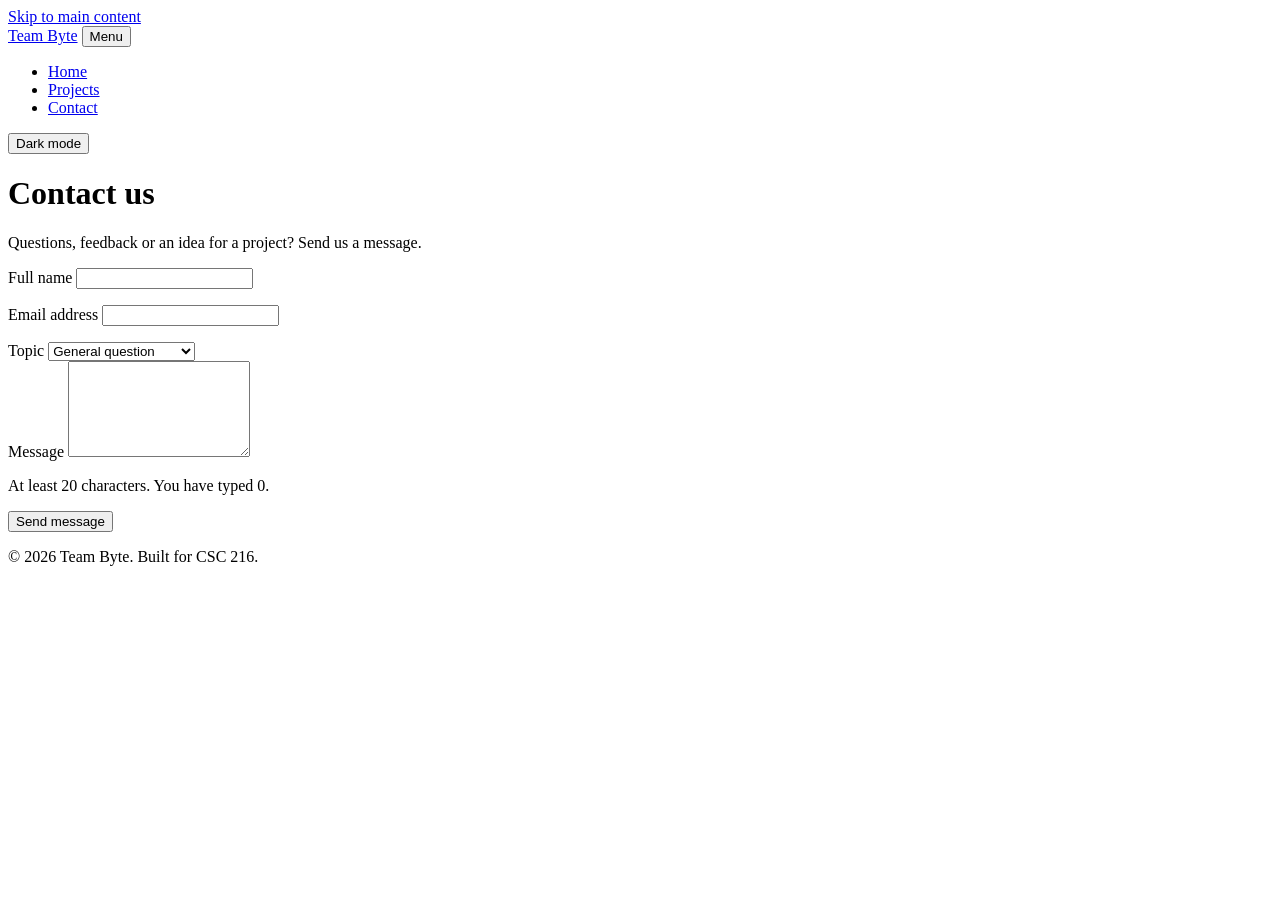
==== contact.html @ eee4d2ca "Add projects and contact pages Co-authored-by: Humphrey-gavin <gavinkomuga@gmail.com>" ====
<!DOCTYPE html>
<html lang="en">
<head>
  <meta charset="UTF-8">
  <meta name="viewport" content="width=device-width, initial-scale=1.0">
  <meta name="description" content="Send a message to Team Byte.">
  <title>Contact | Team Byte</title>
  <link rel="stylesheet" href="css/styles.css">
  <script src="js/script.js" defer></script>
</head>
<body>
  <a class="skip-link" href="#main">Skip to main content</a>
  <header class="site-header">
    <div class="container header-inner">
      <a class="logo" href="index.html">Team Byte</a>
      <button class="nav-toggle" type="button" aria-expanded="false" aria-controls="site-nav">Menu</button>
      <nav id="site-nav" class="site-nav" aria-label="Main">
        <ul>
          <li><a href="index.html">Home</a></li>
          <li><a href="projects.html">Projects</a></li>
          <li><a href="contact.html" aria-current="page">Contact</a></li>
        </ul>
      </nav>
      <button class="theme-toggle" type="button" aria-pressed="false">Dark mode</button>
    </div>
  </header>
  <main id="main" class="container">
    <header class="page-header">
      <h1>Contact us</h1>
      <p class="lead">Questions, feedback or an idea for a project? Send us a message.</p>
    </header>
    <form id="contact-form" class="contact-form" novalidate>
      <div class="field">
        <label for="name">Full name</label>
        <input type="text" id="name" name="name" autocomplete="name" required aria-describedby="name-error">
        <p class="error" id="name-error"></p>
      </div>
      <div class="field">
        <label for="email">Email address</label>
        <input type="email" id="email" name="email" autocomplete="email" required aria-describedby="email-error">
        <p class="error" id="email-error"></p>
      </div>
      <div class="field">
        <label for="topic">Topic</label>
        <select id="topic" name="topic">
          <option value="general">General question</option>
          <option value="collaboration">Collaboration</option>
          <option value="feedback">Feedback on our site</option>
        </select>
      </div>
      <div class="field">
        <label for="message">Message</label>
        <textarea id="message" name="message" rows="6" required minlength="20" aria-describedby="message-hint message-error"></textarea>
        <p class="hint" id="message-hint">At least 20 characters. You have typed <span id="char-count">0</span>.</p>
        <p class="error" id="message-error"></p>
      </div>
      <button class="button" type="submit">Send message</button>
      <p id="form-status" class="form-status" role="status"></p>
    </form>
  </main>
  <footer class="site-footer">
    <div class="container">
      <p>© <span id="year">2026</span> Team Byte. Built for CSC 216.</p>
    </div>
  </footer>
</body>
</html>
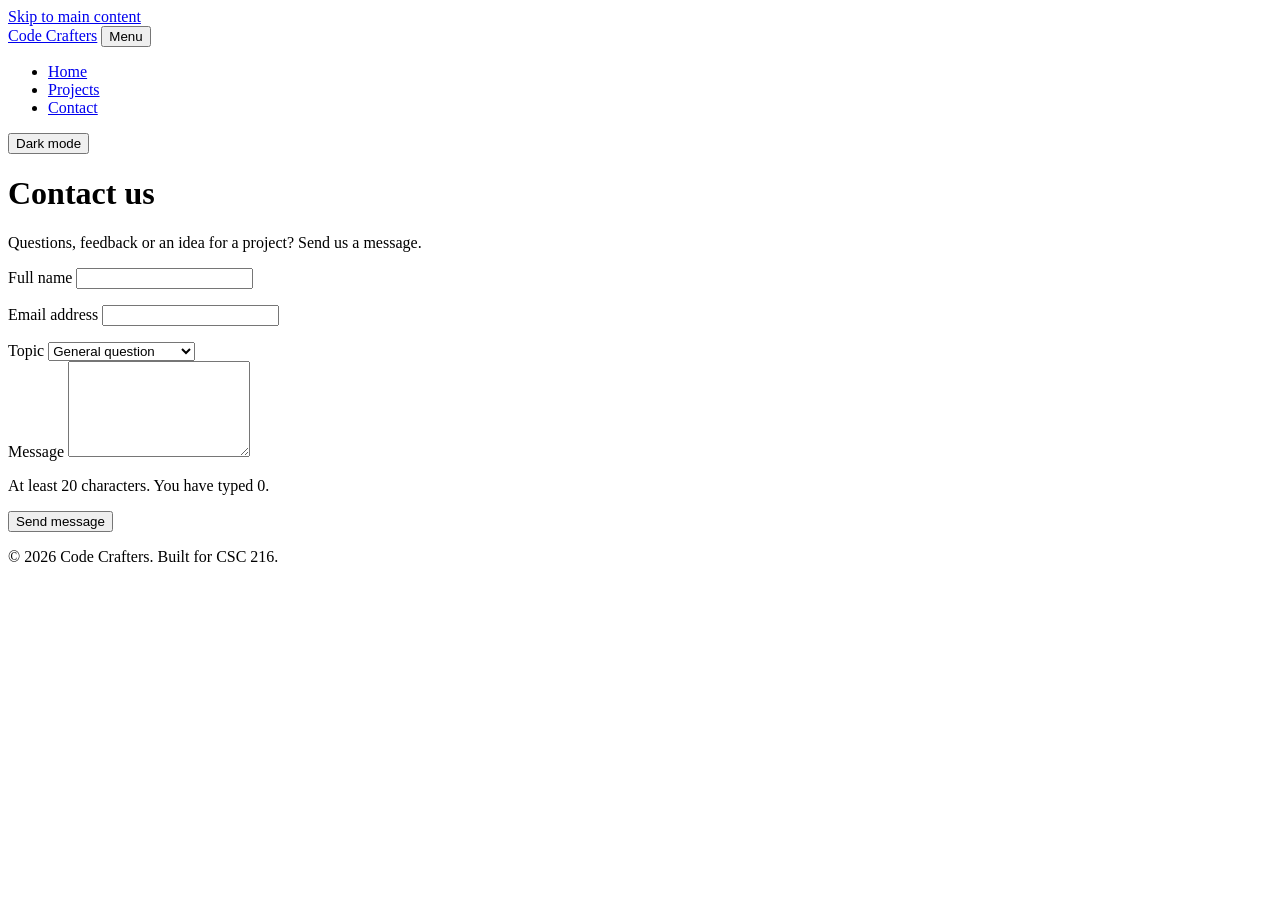
==== commit 3a1bacde: "Update projects array with custom items Co-authored-by: Humphrey-gavin <gavinkomuga@gmail.com>" ====
--- a/contact.html
+++ b/contact.html
@@ -3,8 +3,8 @@
 <head>
   <meta charset="UTF-8">
   <meta name="viewport" content="width=device-width, initial-scale=1.0">
-  <meta name="description" content="Send a message to Team Byte.">
-  <title>Contact | Team Byte</title>
+  <meta name="description" content="Send a message to Code Crafters.">
+  <title>Contact | Code Crafters</title>
   <link rel="stylesheet" href="css/styles.css">
   <script src="js/script.js" defer></script>
 </head>
@@ -12,7 +12,7 @@
   <a class="skip-link" href="#main">Skip to main content</a>
   <header class="site-header">
     <div class="container header-inner">
-      <a class="logo" href="index.html">Team Byte</a>
+      <a class="logo" href="index.html">Code Crafters</a>
       <button class="nav-toggle" type="button" aria-expanded="false" aria-controls="site-nav">Menu</button>
       <nav id="site-nav" class="site-nav" aria-label="Main">
         <ul>
@@ -60,7 +60,7 @@
   </main>
   <footer class="site-footer">
     <div class="container">
-      <p>© <span id="year">2026</span> Team Byte. Built for CSC 216.</p>
+      <p>© <span id="year">2026</span> Code Crafters. Built for CSC 216.</p>
     </div>
   </footer>
 </body>
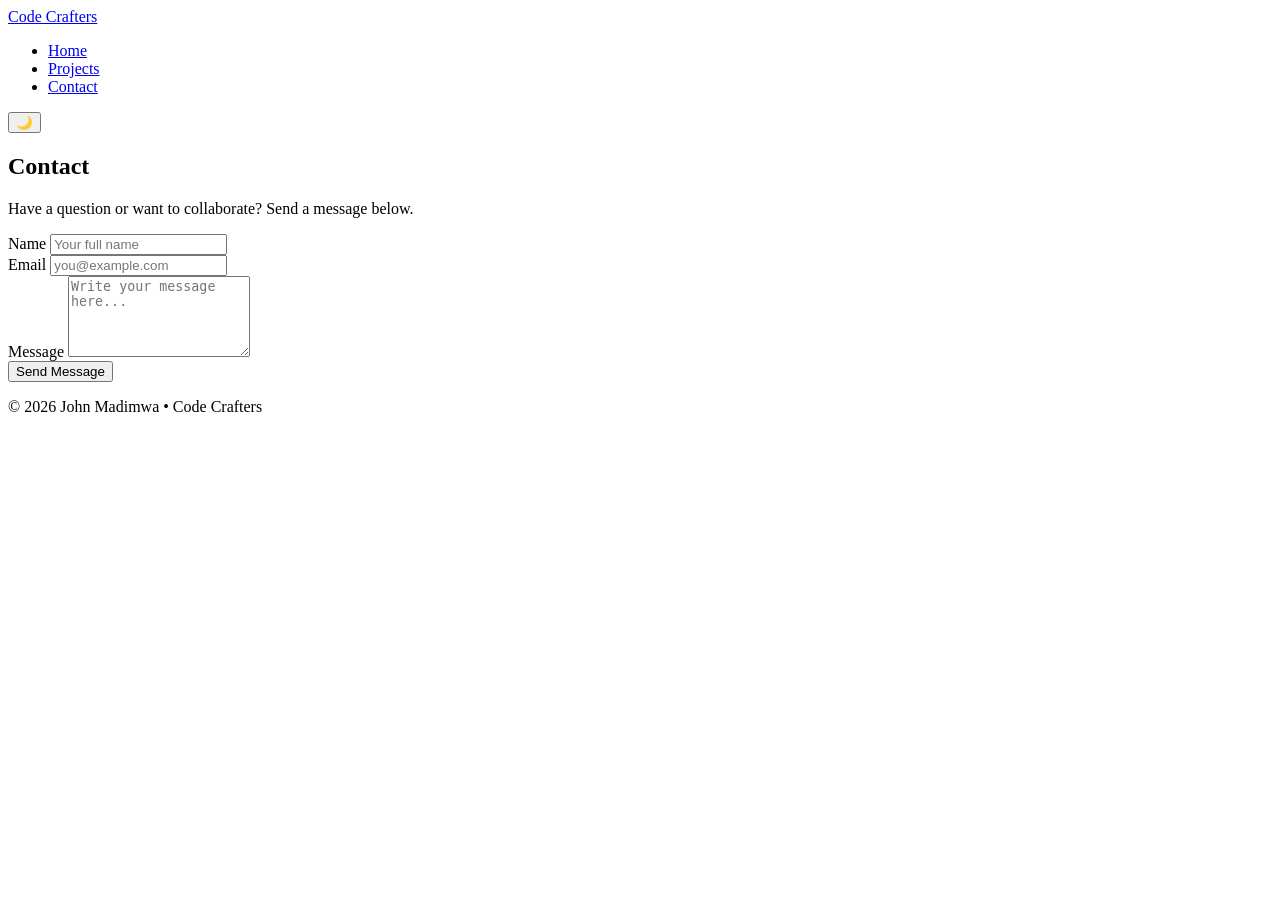
==== commit dc1d65cd: "Transition to solo web project" ====
--- a/contact.html
+++ b/contact.html
@@ -3,65 +3,57 @@
 <head>
   <meta charset="UTF-8">
   <meta name="viewport" content="width=device-width, initial-scale=1.0">
-  <meta name="description" content="Send a message to Code Crafters.">
-  <title>Contact | Code Crafters</title>
+  <title>Code Crafters | Contact</title>
   <link rel="stylesheet" href="css/styles.css">
-  <script src="js/script.js" defer></script>
 </head>
 <body>
-  <a class="skip-link" href="#main">Skip to main content</a>
   <header class="site-header">
     <div class="container header-inner">
-      <a class="logo" href="index.html">Code Crafters</a>
-      <button class="nav-toggle" type="button" aria-expanded="false" aria-controls="site-nav">Menu</button>
-      <nav id="site-nav" class="site-nav" aria-label="Main">
-        <ul>
+      <a href="index.html" class="brand">Code Crafters</a>
+      <nav aria-label="Primary Navigation">
+        <ul class="nav-list">
           <li><a href="index.html">Home</a></li>
           <li><a href="projects.html">Projects</a></li>
           <li><a href="contact.html" aria-current="page">Contact</a></li>
         </ul>
       </nav>
-      <button class="theme-toggle" type="button" aria-pressed="false">Dark mode</button>
+      <button id="theme-toggle" class="btn-theme" aria-label="Toggle dark mode">🌙</button>
     </div>
   </header>
-  <main id="main" class="container">
-    <header class="page-header">
-      <h1>Contact us</h1>
-      <p class="lead">Questions, feedback or an idea for a project? Send us a message.</p>
-    </header>
-    <form id="contact-form" class="contact-form" novalidate>
-      <div class="field">
-        <label for="name">Full name</label>
-        <input type="text" id="name" name="name" autocomplete="name" required aria-describedby="name-error">
-        <p class="error" id="name-error"></p>
-      </div>
-      <div class="field">
-        <label for="email">Email address</label>
-        <input type="email" id="email" name="email" autocomplete="email" required aria-describedby="email-error">
-        <p class="error" id="email-error"></p>
-      </div>
-      <div class="field">
-        <label for="topic">Topic</label>
-        <select id="topic" name="topic">
-          <option value="general">General question</option>
-          <option value="collaboration">Collaboration</option>
-          <option value="feedback">Feedback on our site</option>
-        </select>
-      </div>
-      <div class="field">
-        <label for="message">Message</label>
-        <textarea id="message" name="message" rows="6" required minlength="20" aria-describedby="message-hint message-error"></textarea>
-        <p class="hint" id="message-hint">At least 20 characters. You have typed <span id="char-count">0</span>.</p>
-        <p class="error" id="message-error"></p>
-      </div>
-      <button class="button" type="submit">Send message</button>
-      <p id="form-status" class="form-status" role="status"></p>
-    </form>
+
+  <main id="main">
+    <section class="container section">
+      <h1>Contact</h1>
+      <p class="lead">Have a question or want to collaborate? Send a message below.</p>
+
+      <form id="contact-form" class="contact-form" novalidate>
+        <div class="form-group">
+          <label for="name">Name</label>
+          <input type="text" id="name" name="name" required placeholder="Your full name">
+        </div>
+
+        <div class="form-group">
+          <label for="email">Email</label>
+          <input type="email" id="email" name="email" required placeholder="you@example.com">
+        </div>
+
+        <div class="form-group">
+          <label for="message">Message</label>
+          <textarea id="message" name="message" rows="5" required placeholder="Write your message here..."></textarea>
+        </div>
+
+        <button type="submit" class="btn btn-primary">Send Message</button>
+        <p id="form-status" class="form-status" role="status" aria-live="polite"></p>
+      </form>
+    </section>
   </main>
+
   <footer class="site-footer">
     <div class="container">
-      <p>© <span id="year">2026</span> Code Crafters. Built for CSC 216.</p>
+      <p>&copy; 2026 John Madimwa &bull; Code Crafters</p>
     </div>
   </footer>
+
+  <script src="js/script.js"></script>
 </body>
 </html>
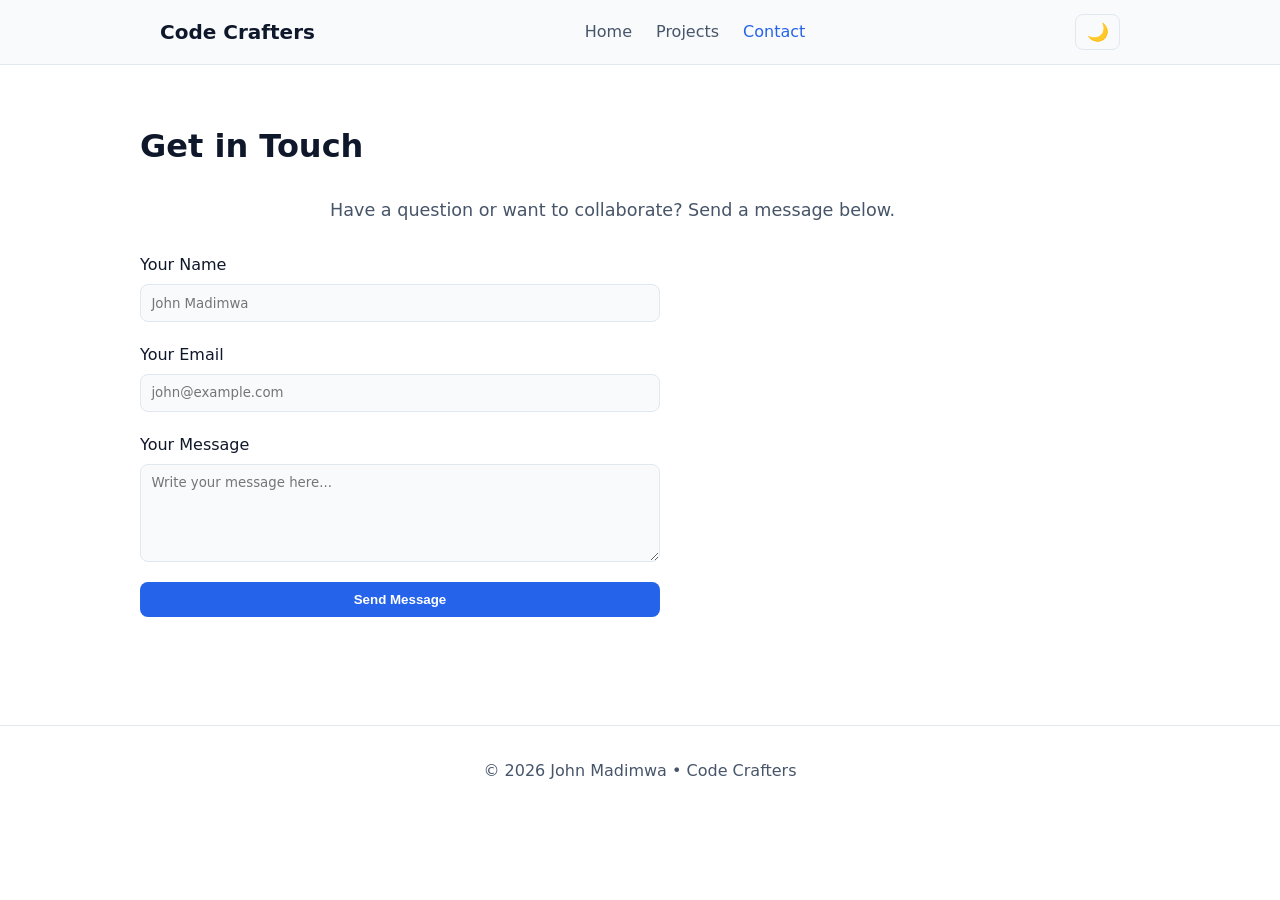
==== commit 394727d4: "Add projects content and ensure dark mode toggle on all pages" ====
--- a/contact.html
+++ b/contact.html
@@ -3,54 +3,49 @@
 <head>
   <meta charset="UTF-8">
   <meta name="viewport" content="width=device-width, initial-scale=1.0">
-  <title>Code Crafters | Contact</title>
+  <title>Contact - Code Crafters</title>
   <link rel="stylesheet" href="css/styles.css">
 </head>
 <body>
   <header class="site-header">
     <div class="container header-inner">
       <a href="index.html" class="brand">Code Crafters</a>
-      <nav aria-label="Primary Navigation">
+      <nav>
         <ul class="nav-list">
           <li><a href="index.html">Home</a></li>
           <li><a href="projects.html">Projects</a></li>
           <li><a href="contact.html" aria-current="page">Contact</a></li>
         </ul>
       </nav>
-      <button id="theme-toggle" class="btn-theme" aria-label="Toggle dark mode">🌙</button>
+      <button class="btn-theme" id="themeToggle" aria-label="Toggle dark mode">🌙</button>
     </div>
   </header>
 
-  <main id="main">
-    <section class="container section">
-      <h1>Contact</h1>
-      <p class="lead">Have a question or want to collaborate? Send a message below.</p>
+  <main class="container section">
+    <h1>Get in Touch</h1>
+    <p class="lead">Have a question or want to collaborate? Send a message below.</p>
 
-      <form id="contact-form" class="contact-form" novalidate>
-        <div class="form-group">
-          <label for="name">Name</label>
-          <input type="text" id="name" name="name" required placeholder="Your full name">
-        </div>
-
-        <div class="form-group">
-          <label for="email">Email</label>
-          <input type="email" id="email" name="email" required placeholder="you@example.com">
-        </div>
-
-        <div class="form-group">
-          <label for="message">Message</label>
-          <textarea id="message" name="message" rows="5" required placeholder="Write your message here..."></textarea>
-        </div>
-
-        <button type="submit" class="btn btn-primary">Send Message</button>
-        <p id="form-status" class="form-status" role="status" aria-live="polite"></p>
-      </form>
-    </section>
+    <form id="contactForm" class="contact-form">
+      <div class="form-group">
+        <label for="name">Your Name</label>
+        <input type="text" id="name" required placeholder="John Madimwa">
+      </div>
+      <div class="form-group">
+        <label for="email">Your Email</label>
+        <input type="email" id="email" required placeholder="john@example.com">
+      </div>
+      <div class="form-group">
+        <label for="message">Your Message</label>
+        <textarea id="message" rows="5" required placeholder="Write your message here..."></textarea>
+      </div>
+      <button type="submit" class="btn btn-primary">Send Message</button>
+      <p id="formStatus" class="form-status"></p>
+    </form>
   </main>
 
   <footer class="site-footer">
     <div class="container">
-      <p>&copy; 2026 John Madimwa &bull; Code Crafters</p>
+      <p>&copy; 2026 John Madimwa • Code Crafters</p>
     </div>
   </footer>
 
--- a/css/styles.css
+++ b/css/styles.css
@@ -0,0 +1,241 @@
+:root {
+  --bg: #ffffff;
+  --surface: #f8fafc;
+  --text: #0f172a;
+  --muted: #475569;
+  --primary: #2563eb;
+  --primary-hover: #1d4ed8;
+  --border: #e2e8f0;
+}
+
+body.dark-mode,
+body.dark,
+html[data-theme="dark"] body,
+[data-theme="dark"] {
+  --bg: #0f172a;
+  --surface: #1e293b;
+  --text: #f8fafc;
+  --muted: #94a3b8;
+  --primary: #3b82f6;
+  --primary-hover: #60a5fa;
+  --border: #334155;
+}
+
+* {
+  box-sizing: border-box;
+  margin: 0;
+  padding: 0;
+}
+
+body {
+  font-family: system-ui, -apple-system, sans-serif;
+  background-color: var(--bg);
+  color: var(--text);
+  line-height: 1.6;
+  transition: background-color 0.25s ease, color 0.25s ease;
+}
+
+.container {
+  max-width: 1000px;
+  margin: 0 auto;
+  padding: 0 1.25rem;
+}
+
+.site-header {
+  background-color: var(--surface);
+  border-bottom: 1px solid var(--border);
+  position: sticky;
+  top: 0;
+  z-index: 10;
+}
+
+.header-inner {
+  display: flex;
+  align-items: center;
+  justify-content: space-between;
+  height: 64px;
+}
+
+.brand {
+  font-size: 1.25rem;
+  font-weight: 700;
+  color: var(--text);
+  text-decoration: none;
+}
+
+.nav-list {
+  display: flex;
+  list-style: none;
+  gap: 1.5rem;
+}
+
+.nav-list a {
+  color: var(--muted);
+  text-decoration: none;
+  font-weight: 500;
+}
+
+.nav-list a:hover,
+.nav-list a[aria-current="page"] {
+  color: var(--primary);
+}
+
+.btn-theme {
+  background: transparent;
+  border: 1px solid var(--border);
+  border-radius: 8px;
+  padding: 0.4rem 0.65rem;
+  cursor: pointer;
+  font-size: 1.1rem;
+}
+
+.hero {
+  padding: 4.5rem 0;
+  background-color: var(--surface);
+  border-bottom: 1px solid var(--border);
+  text-align: center;
+}
+
+.hero h1 {
+  font-size: 2.25rem;
+  margin-bottom: 1rem;
+}
+
+.lead {
+  color: var(--muted);
+  max-width: 620px;
+  margin: 0 auto 1.75rem;
+  font-size: 1.1rem;
+}
+
+.hero-actions {
+  display: flex;
+  gap: 1rem;
+  justify-content: center;
+}
+
+.btn {
+  display: inline-block;
+  padding: 0.65rem 1.25rem;
+  border-radius: 8px;
+  text-decoration: none;
+  font-weight: 600;
+  cursor: pointer;
+  border: none;
+}
+
+.btn-primary {
+  background-color: var(--primary);
+  color: #ffffff;
+}
+
+.btn-primary:hover {
+  background-color: var(--primary-hover);
+}
+
+.btn-secondary {
+  background-color: transparent;
+  color: var(--text);
+  border: 1px solid var(--border);
+}
+
+.section {
+  padding: 3.5rem 0;
+}
+
+.section h2,
+.section h1 {
+  margin-bottom: 1.5rem;
+}
+
+.team-grid,
+.projects-grid {
+  display: grid;
+  grid-template-columns: repeat(auto-fit, minmax(260px, 1fr));
+  gap: 1.5rem;
+}
+
+.card {
+  background-color: var(--surface);
+  border: 1px solid var(--border);
+  border-radius: 12px;
+  padding: 1.5rem;
+  text-align: center;
+}
+
+.avatar {
+  width: 110px;
+  height: 110px;
+  border-radius: 50%;
+  object-fit: cover;
+  margin: 0 auto 1rem;
+  display: block;
+  border: 3px solid var(--primary);
+}
+
+.role {
+  color: var(--primary);
+  font-size: 0.9rem;
+  font-weight: 600;
+  margin: 0.25rem 0 0.75rem;
+}
+
+.skill-list {
+  padding-left: 1.25rem;
+  display: grid;
+  gap: 0.5rem;
+}
+
+.filter-bar {
+  display: flex;
+  gap: 0.75rem;
+  margin-bottom: 1.75rem;
+}
+
+.filter-btn {
+  padding: 0.45rem 1rem;
+  border-radius: 6px;
+  border: 1px solid var(--border);
+  background-color: var(--surface);
+  color: var(--text);
+  cursor: pointer;
+}
+
+.filter-btn.active {
+  background-color: var(--primary);
+  color: #ffffff;
+  border-color: var(--primary);
+}
+
+.contact-form {
+  max-width: 520px;
+  display: grid;
+  gap: 1.25rem;
+}
+
+.form-group {
+  display: grid;
+  gap: 0.4rem;
+}
+
+.form-group input,
+.form-group textarea {
+  padding: 0.65rem;
+  border-radius: 8px;
+  border: 1px solid var(--border);
+  background-color: var(--surface);
+  color: var(--text);
+  font-family: inherit;
+}
+
+.form-status {
+  font-weight: 500;
+}
+
+.site-footer {
+  border-top: 1px solid var(--border);
+  padding: 2rem 0;
+  text-align: center;
+  color: var(--muted);
+  margin-top: 2rem;
+}
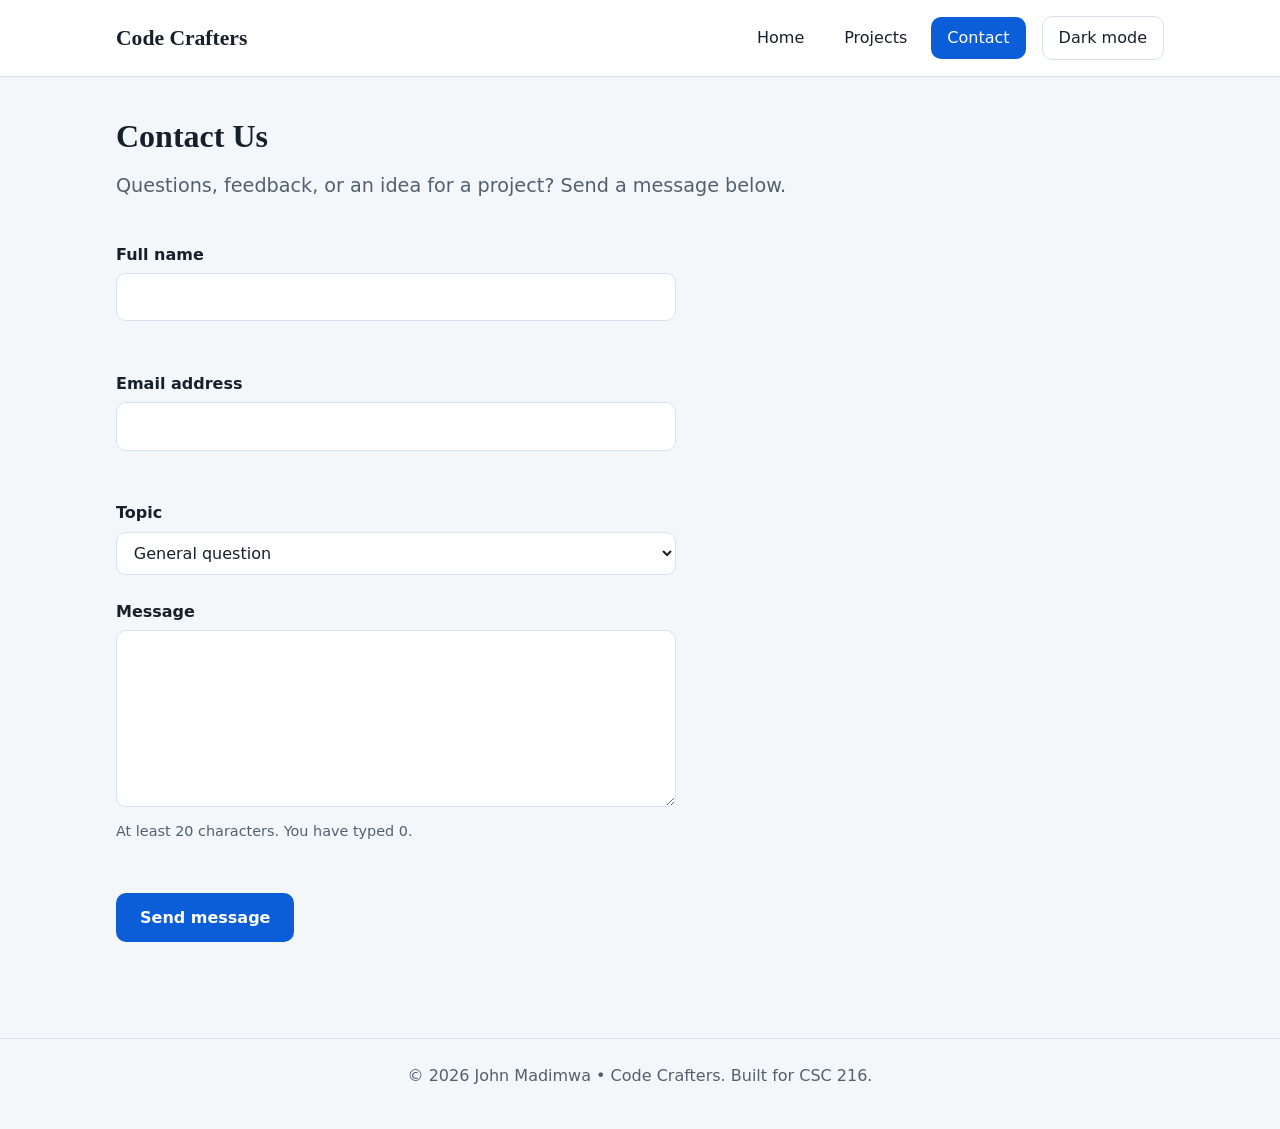
==== commit 449feab4: "Complete Lab 2 personalization, extensions, and README" ====
--- a/contact.html
+++ b/contact.html
@@ -3,52 +3,76 @@
 <head>
   <meta charset="UTF-8">
   <meta name="viewport" content="width=device-width, initial-scale=1.0">
-  <title>Contact - Code Crafters</title>
+  <meta name="description" content="Send a message to Code Crafters.">
+  <title>Contact | Code Crafters</title>
   <link rel="stylesheet" href="css/styles.css">
+  <script src="js/script.js" defer></script>
 </head>
 <body>
+  <a class="skip-link" href="#main">Skip to main content</a>
+
   <header class="site-header">
     <div class="container header-inner">
-      <a href="index.html" class="brand">Code Crafters</a>
-      <nav>
-        <ul class="nav-list">
+      <a class="logo" href="index.html">Code Crafters</a>
+
+      <button class="nav-toggle" type="button" aria-expanded="false" aria-controls="site-nav">Menu</button>
+
+      <nav id="site-nav" class="site-nav" aria-label="Main">
+        <ul>
           <li><a href="index.html">Home</a></li>
           <li><a href="projects.html">Projects</a></li>
           <li><a href="contact.html" aria-current="page">Contact</a></li>
         </ul>
       </nav>
-      <button class="btn-theme" id="themeToggle" aria-label="Toggle dark mode">🌙</button>
+
+      <button class="theme-toggle" type="button" aria-pressed="false">Dark mode</button>
     </div>
   </header>
 
-  <main class="container section">
-    <h1>Get in Touch</h1>
-    <p class="lead">Have a question or want to collaborate? Send a message below.</p>
+  <main id="main" class="container">
+    <header class="page-header">
+      <h1>Contact Us</h1>
+      <p class="lead">Questions, feedback, or an idea for a project? Send a message below.</p>
+    </header>
 
-    <form id="contactForm" class="contact-form">
-      <div class="form-group">
-        <label for="name">Your Name</label>
-        <input type="text" id="name" required placeholder="John Madimwa">
+    <form id="contact-form" class="contact-form" novalidate>
+      <div class="field">
+        <label for="name">Full name</label>
+        <input type="text" id="name" name="name" autocomplete="name" required aria-describedby="name-error">
+        <p class="error" id="name-error"></p>
       </div>
-      <div class="form-group">
-        <label for="email">Your Email</label>
-        <input type="email" id="email" required placeholder="john@example.com">
+
+      <div class="field">
+        <label for="email">Email address</label>
+        <input type="email" id="email" name="email" autocomplete="email" required aria-describedby="email-error">
+        <p class="error" id="email-error"></p>
       </div>
-      <div class="form-group">
-        <label for="message">Your Message</label>
-        <textarea id="message" rows="5" required placeholder="Write your message here..."></textarea>
+
+      <div class="field">
+        <label for="topic">Topic</label>
+        <select id="topic" name="topic">
+          <option value="general">General question</option>
+          <option value="collaboration">Collaboration</option>
+          <option value="feedback">Feedback on our site</option>
+        </select>
       </div>
-      <button type="submit" class="btn btn-primary">Send Message</button>
-      <p id="formStatus" class="form-status"></p>
+
+      <div class="field">
+        <label for="message">Message</label>
+        <textarea id="message" name="message" rows="6" required minlength="20" aria-describedby="message-hint message-error"></textarea>
+        <p class="hint" id="message-hint">At least 20 characters. You have typed <span id="char-count">0</span>.</p>
+        <p class="error" id="message-error"></p>
+      </div>
+
+      <button class="button" type="submit">Send message</button>
+      <p id="form-status" class="form-status" role="status"></p>
     </form>
   </main>
 
   <footer class="site-footer">
     <div class="container">
-      <p>&copy; 2026 John Madimwa • Code Crafters</p>
+      <p>&copy; <span id="year">2026</span> John Madimwa &bull; Code Crafters. Built for CSC 216.</p>
     </div>
   </footer>
-
-  <script src="js/script.js"></script>
 </body>
 </html>
--- a/css/styles.css
+++ b/css/styles.css
@@ -1,241 +1,451 @@
+/* =====================================================
+   Code Crafters — CSC 216 Lab 2 Stylesheet
+   ===================================================== */
+
+/* ---------- 1. Design tokens ---------- */
 :root {
-  --bg: #ffffff;
-  --surface: #f8fafc;
-  --text: #0f172a;
-  --muted: #475569;
-  --primary: #2563eb;
-  --primary-hover: #1d4ed8;
-  --border: #e2e8f0;
-}
-
-body.dark-mode,
-body.dark,
-html[data-theme="dark"] body,
-[data-theme="dark"] {
-  --bg: #0f172a;
-  --surface: #1e293b;
-  --text: #f8fafc;
-  --muted: #94a3b8;
-  --primary: #3b82f6;
-  --primary-hover: #60a5fa;
-  --border: #334155;
-}
-
-* {
+  --color-bg: #f4f7f9;
+  --color-surface: #ffffff;
+  --color-text: #16202a;
+  --color-muted: #52606d;
+  --color-primary: #0b5ed7;
+  --color-primary-dark: #084298;
+  --color-on-primary: #ffffff;
+  --color-border: #d9e2ec;
+  --color-error: #c92a2a;
+  --color-success: #2b8a3e;
+
+  --font-body: system-ui, -apple-system, "Segoe UI", Roboto, Arial, sans-serif;
+  --font-heading: Georgia, "Times New Roman", serif;
+
+  --space-1: 0.5rem;
+  --space-2: 1rem;
+  --space-3: 1.5rem;
+  --space-4: 2.5rem;
+  --space-5: 4rem;
+
+  --radius: 10px;
+  --max-width: 1080px;
+}
+
+body.dark {
+  --color-bg: #0f172a;
+  --color-surface: #1e293b;
+  --color-text: #f1f5f9;
+  --color-muted: #94a3b8;
+  --color-primary: #38bdf8;
+  --color-primary-dark: #7dd3fc;
+  --color-on-primary: #0f172a;
+  --color-border: #334155;
+  --color-error: #f87171;
+  --color-success: #4ade80;
+  color-scheme: dark;
+}
+
+/* ---------- 2. Base and reset ---------- */
+*,
+*::before,
+*::after {
   box-sizing: border-box;
+}
+
+body {
   margin: 0;
-  padding: 0;
-}
-
-body {
-  font-family: system-ui, -apple-system, sans-serif;
-  background-color: var(--bg);
-  color: var(--text);
+  font-family: var(--font-body);
+  font-size: 1rem;
   line-height: 1.6;
-  transition: background-color 0.25s ease, color 0.25s ease;
-}
-
+  color: var(--color-text);
+  background-color: var(--color-bg);
+  transition: background-color 0.3s ease, color 0.3s ease;
+}
+
+h1,
+h2,
+h3 {
+  font-family: var(--font-heading);
+  line-height: 1.2;
+  margin: 0 0 var(--space-2);
+}
+
+p {
+  margin: 0 0 var(--space-2);
+}
+
+a {
+  color: var(--color-primary);
+}
+
+a:hover {
+  color: var(--color-primary-dark);
+}
+
+img {
+  max-width: 100%;
+  display: block;
+}
+
+:focus-visible {
+  outline: 3px solid var(--color-primary);
+  outline-offset: 3px;
+}
+
+/* ---------- 3. Layout helpers ---------- */
 .container {
-  max-width: 1000px;
-  margin: 0 auto;
-  padding: 0 1.25rem;
-}
-
+  width: 100%;
+  max-width: var(--max-width);
+  margin-inline: auto;
+  padding-inline: var(--space-2);
+}
+
+.section {
+  padding-block: var(--space-4);
+}
+
+.skip-link {
+  position: absolute;
+  top: -4rem;
+  left: var(--space-2);
+  z-index: 100;
+  padding: var(--space-1) var(--space-2);
+  border-radius: var(--radius);
+  background-color: var(--color-primary);
+  color: var(--color-on-primary);
+  text-decoration: none;
+  font-weight: 600;
+}
+
+.skip-link:focus {
+  top: var(--space-2);
+}
+
+/* ---------- 4. Header and navigation ---------- */
 .site-header {
-  background-color: var(--surface);
-  border-bottom: 1px solid var(--border);
   position: sticky;
   top: 0;
   z-index: 10;
+  background-color: var(--color-surface);
+  border-bottom: 1px solid var(--color-border);
 }
 
 .header-inner {
   display: flex;
+  flex-wrap: wrap;
   align-items: center;
-  justify-content: space-between;
-  height: 64px;
-}
-
-.brand {
-  font-size: 1.25rem;
+  gap: var(--space-2);
+  padding-block: var(--space-2);
+}
+
+.logo {
+  margin-right: auto;
+  font-family: var(--font-heading);
+  font-size: 1.35rem;
   font-weight: 700;
-  color: var(--text);
+  color: var(--color-text);
   text-decoration: none;
 }
 
-.nav-list {
+.site-nav ul {
   display: flex;
+  gap: var(--space-1);
+  margin: 0;
+  padding: 0;
   list-style: none;
-  gap: 1.5rem;
-}
-
-.nav-list a {
-  color: var(--muted);
+}
+
+.site-nav a {
+  display: block;
+  padding: var(--space-1) var(--space-2);
+  border-radius: var(--radius);
+  color: var(--color-text);
+  font-weight: 500;
   text-decoration: none;
-  font-weight: 500;
-}
-
-.nav-list a:hover,
-.nav-list a[aria-current="page"] {
-  color: var(--primary);
-}
-
-.btn-theme {
-  background: transparent;
-  border: 1px solid var(--border);
-  border-radius: 8px;
-  padding: 0.4rem 0.65rem;
+}
+
+.site-nav a:hover {
+  background-color: var(--color-bg);
+}
+
+.site-nav a[aria-current="page"] {
+  background-color: var(--color-primary);
+  color: var(--color-on-primary);
+}
+
+.nav-toggle,
+.theme-toggle {
+  padding: var(--space-1) var(--space-2);
+  border: 1px solid var(--color-border);
+  border-radius: var(--radius);
+  background-color: transparent;
+  color: var(--color-text);
+  font: inherit;
   cursor: pointer;
-  font-size: 1.1rem;
+}
+
+.theme-toggle[aria-pressed="true"] {
+  border-color: var(--color-primary);
+  color: var(--color-primary);
+}
+
+.nav-toggle {
+  display: none;
+}
+
+/* ---------- 5. Buttons and hero ---------- */
+.button {
+  display: inline-block;
+  padding: 0.75rem 1.5rem;
+  border: none;
+  border-radius: var(--radius);
+  background-color: var(--color-primary);
+  color: var(--color-on-primary);
+  font: inherit;
+  font-weight: 600;
+  text-decoration: none;
+  cursor: pointer;
+  transition: background-color 0.2s ease, transform 0.2s ease;
+}
+
+.button:hover {
+  background-color: var(--color-primary-dark);
+  color: var(--color-on-primary);
+  transform: translateY(-2px);
+}
+
+.button-outline {
+  display: inline-block;
+  padding: 0.75rem 1.5rem;
+  border: 1px solid var(--color-primary);
+  border-radius: var(--radius);
+  background-color: transparent;
+  color: var(--color-primary);
+  font: inherit;
+  font-weight: 600;
+  text-decoration: none;
+  cursor: pointer;
+  transition: background-color 0.2s ease, color 0.2s ease;
+}
+
+.button-outline:hover {
+  background-color: var(--color-primary);
+  color: var(--color-on-primary);
 }
 
 .hero {
-  padding: 4.5rem 0;
-  background-color: var(--surface);
-  border-bottom: 1px solid var(--border);
-  text-align: center;
-}
-
-.hero h1 {
-  font-size: 2.25rem;
-  margin-bottom: 1rem;
-}
-
-.lead {
-  color: var(--muted);
-  max-width: 620px;
-  margin: 0 auto 1.75rem;
-  font-size: 1.1rem;
+  padding-block: var(--space-5);
+  background: linear-gradient(135deg, var(--color-surface), var(--color-bg));
+  border-bottom: 1px solid var(--color-border);
 }
 
 .hero-actions {
   display: flex;
-  gap: 1rem;
-  justify-content: center;
-}
-
-.btn {
-  display: inline-block;
-  padding: 0.65rem 1.25rem;
-  border-radius: 8px;
-  text-decoration: none;
-  font-weight: 600;
-  cursor: pointer;
-  border: none;
-}
-
-.btn-primary {
-  background-color: var(--primary);
-  color: #ffffff;
-}
-
-.btn-primary:hover {
-  background-color: var(--primary-hover);
-}
-
-.btn-secondary {
-  background-color: transparent;
-  color: var(--text);
-  border: 1px solid var(--border);
-}
-
-.section {
-  padding: 3.5rem 0;
-}
-
-.section h2,
-.section h1 {
-  margin-bottom: 1.5rem;
-}
-
+  flex-wrap: wrap;
+  gap: var(--space-2);
+}
+
+.hero h1 {
+  max-width: 22ch;
+  font-size: clamp(2rem, 5vw, 3.25rem);
+}
+
+.eyebrow {
+  margin-bottom: var(--space-1);
+  color: var(--color-primary);
+  font-size: 0.8rem;
+  font-weight: 700;
+  letter-spacing: 0.12em;
+  text-transform: uppercase;
+}
+
+.lead {
+  max-width: 55ch;
+  margin-bottom: var(--space-3);
+  color: var(--color-muted);
+  font-size: 1.2rem;
+}
+
+.page-header {
+  padding-block: var(--space-4) var(--space-2);
+}
+
+/* ---------- 6. Cards and grids ---------- */
 .team-grid,
-.projects-grid {
+.project-grid {
   display: grid;
   grid-template-columns: repeat(auto-fit, minmax(260px, 1fr));
-  gap: 1.5rem;
+  gap: var(--space-3);
 }
 
 .card {
-  background-color: var(--surface);
-  border: 1px solid var(--border);
-  border-radius: 12px;
-  padding: 1.5rem;
-  text-align: center;
-}
-
-.avatar {
-  width: 110px;
-  height: 110px;
+  padding: var(--space-3);
+  border: 1px solid var(--color-border);
+  border-radius: var(--radius);
+  background-color: var(--color-surface);
+}
+
+.profile-photo {
+  width: 80px;
+  height: 80px;
+  object-fit: cover;
   border-radius: 50%;
-  object-fit: cover;
-  margin: 0 auto 1rem;
-  display: block;
-  border: 3px solid var(--primary);
+  border: 2px solid var(--color-primary);
+  margin-bottom: var(--space-2);
 }
 
 .role {
-  color: var(--primary);
-  font-size: 0.9rem;
-  font-weight: 600;
-  margin: 0.25rem 0 0.75rem;
+  color: var(--color-primary);
+  font-weight: 600;
 }
 
 .skill-list {
   padding-left: 1.25rem;
-  display: grid;
-  gap: 0.5rem;
-}
-
-.filter-bar {
+}
+
+.skill-list li {
+  margin-bottom: var(--space-1);
+}
+
+/* ---------- 7. Projects page & search ---------- */
+.search-box {
+  max-width: 420px;
+  margin-bottom: var(--space-2);
+}
+
+.filters {
   display: flex;
-  gap: 0.75rem;
-  margin-bottom: 1.75rem;
+  flex-wrap: wrap;
+  gap: var(--space-1);
+  margin-bottom: var(--space-2);
 }
 
 .filter-btn {
-  padding: 0.45rem 1rem;
-  border-radius: 6px;
-  border: 1px solid var(--border);
-  background-color: var(--surface);
-  color: var(--text);
+  padding: 0.4rem 1rem;
+  border: 1px solid var(--color-border);
+  border-radius: 999px;
+  background-color: var(--color-surface);
+  color: var(--color-text);
+  font: inherit;
   cursor: pointer;
 }
 
-.filter-btn.active {
-  background-color: var(--primary);
-  color: #ffffff;
-  border-color: var(--primary);
-}
-
+.filter-btn[aria-pressed="true"] {
+  border-color: var(--color-primary);
+  background-color: var(--color-primary);
+  color: var(--color-on-primary);
+}
+
+.project-count {
+  color: var(--color-muted);
+}
+
+.tag {
+  display: inline-block;
+  margin-bottom: var(--space-1);
+  color: var(--color-primary);
+  font-size: 0.75rem;
+  font-weight: 700;
+  letter-spacing: 0.06em;
+  text-transform: uppercase;
+}
+
+/* ---------- 8. Contact form ---------- */
 .contact-form {
-  max-width: 520px;
-  display: grid;
-  gap: 1.25rem;
-}
-
-.form-group {
-  display: grid;
-  gap: 0.4rem;
-}
-
-.form-group input,
-.form-group textarea {
-  padding: 0.65rem;
-  border-radius: 8px;
-  border: 1px solid var(--border);
-  background-color: var(--surface);
-  color: var(--text);
-  font-family: inherit;
+  max-width: 560px;
+  padding-bottom: var(--space-4);
+}
+
+.field {
+  margin-bottom: var(--space-3);
+}
+
+label {
+  display: block;
+  margin-bottom: 0.35rem;
+  font-weight: 600;
+}
+
+input,
+select,
+textarea {
+  width: 100%;
+  padding: 0.65rem 0.8rem;
+  border: 1px solid var(--color-border);
+  border-radius: var(--radius);
+  background-color: var(--color-surface);
+  color: var(--color-text);
+  font: inherit;
+}
+
+input:focus,
+select:focus,
+textarea:focus {
+  border-color: var(--color-primary);
+}
+
+input[aria-invalid="true"],
+textarea[aria-invalid="true"] {
+  border-color: var(--color-error);
+}
+
+.hint,
+.error {
+  margin: 0.35rem 0 0;
+  font-size: 0.9rem;
+}
+
+.hint {
+  color: var(--color-muted);
+}
+
+.error {
+  min-height: 1.4em;
+  color: var(--color-error);
 }
 
 .form-status {
-  font-weight: 500;
-}
-
+  margin-top: var(--space-2);
+  color: var(--color-success);
+  font-weight: 600;
+}
+
+/* ---------- 9. Footer ---------- */
 .site-footer {
-  border-top: 1px solid var(--border);
-  padding: 2rem 0;
+  margin-top: var(--space-4);
+  padding-block: var(--space-3);
+  border-top: 1px solid var(--color-border);
+  color: var(--color-muted);
   text-align: center;
-  color: var(--muted);
-  margin-top: 2rem;
+}
+
+/* ---------- 10. Small screens ---------- */
+@media (max-width: 700px) {
+  .nav-toggle {
+    display: inline-block;
+  }
+
+  .site-nav {
+    display: none;
+    order: 3;
+    width: 100%;
+  }
+
+  .site-nav.open {
+    display: block;
+  }
+
+  .site-nav ul {
+    flex-direction: column;
+  }
+
+  .section {
+    padding-block: var(--space-3);
+  }
+}
+
+/* ---------- 11. Respect reduced-motion preferences ---------- */
+@media (prefers-reduced-motion: reduce) {
+  *,
+  *::before,
+  *::after {
+    transition: none !important;
+  }
 }
